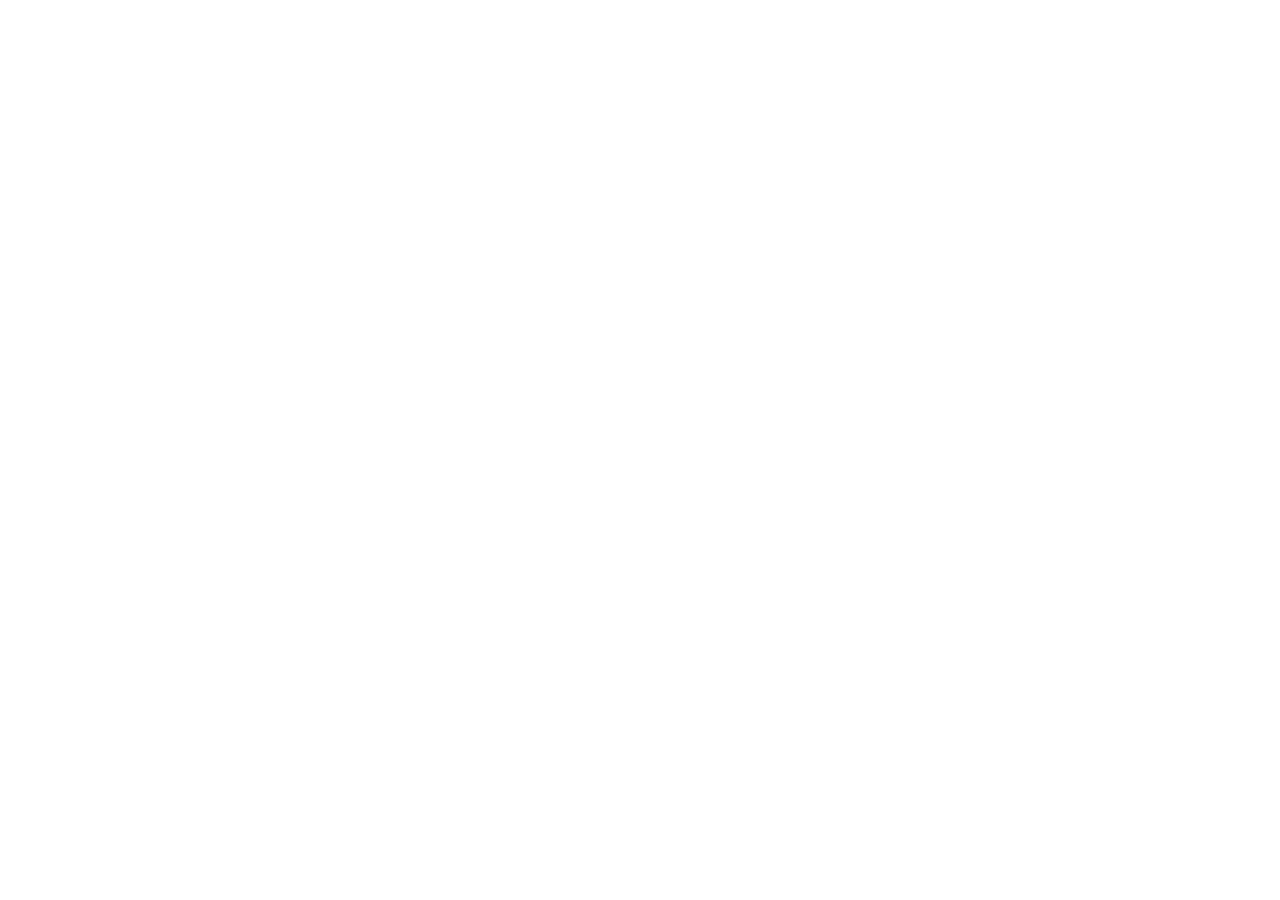
==== index.html @ 9d06e687 "Create index.html" ====
<!DOCTYPE html>
<html lang="en">
<head>
  <meta charset="UTF-8">
  <meta name="viewport" content="width=device-width, initial-scale=1.0">
  <title>example final project</title>
</head>
<body>
  
</body>
</html>
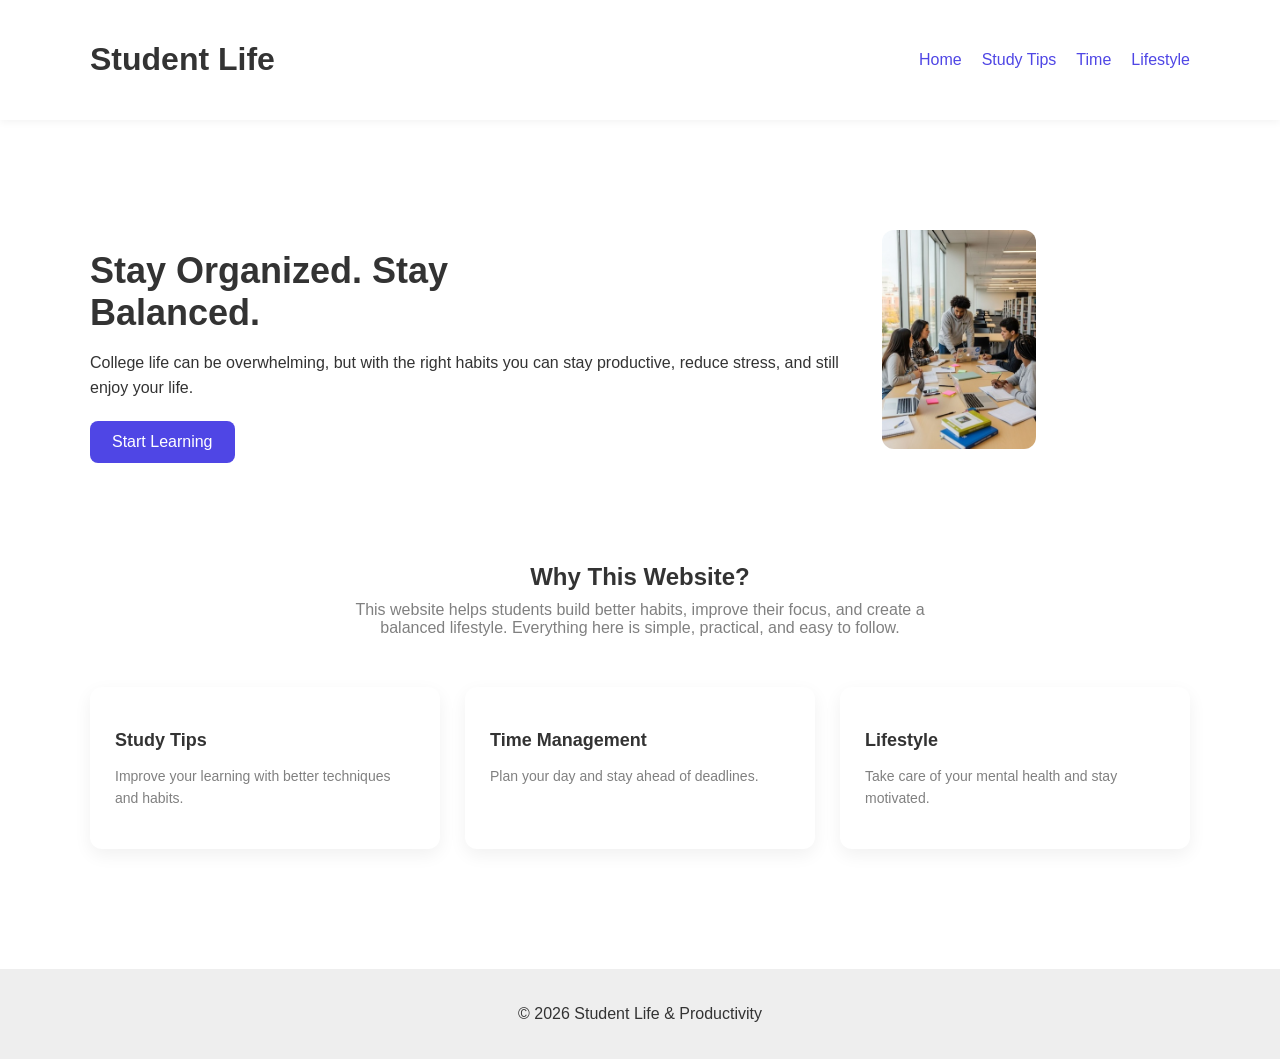
==== commit 46e34b1c: "final made changes" ====
--- a/index.html
+++ b/index.html
@@ -1,11 +1,83 @@
 <!DOCTYPE html>
 <html lang="en">
 <head>
-  <meta charset="UTF-8">
-  <meta name="viewport" content="width=device-width, initial-scale=1.0">
-  <title>example final project</title>
+<meta charset="UTF-8">
+<meta name="viewport" content="width=device-width, initial-scale=1.0">
+<title>Student Life & Productivity</title>
+
+<link rel="stylesheet" href="reset.css">
+<link rel="stylesheet" href="style.css">
+
+
+
 </head>
+
 <body>
-  
+
+<header>
+  <div class="container header-flex">
+    <h1>Student Life</h1>
+    <nav>
+      <ul>
+        <li><a href="index.html" class="active">Home</a></li>
+        <li><a href="study-tips.html">Study Tips</a></li>
+        <li><a href="time-management.html">Time</a></li>
+        <li><a href="lifestyle.html">Lifestyle</a></li>
+      </ul>
+    </nav>
+  </div>
+</header>
+
+<main class="container">
+
+<section class="hero">
+  <div class="hero-text">
+    <h2>Stay Organized. Stay Balanced.</h2>
+    <p>
+      College life can be overwhelming, but with the right habits you can stay productive,
+      reduce stress, and still enjoy your life.
+    </p>
+    <a href="study-tips.html" class="btn">Start Learning</a>
+  </div>
+
+  <div class="hero-img">
+    <img src="images/Diverse University Study Group in a Bright Campus Library.jpg" alt="Students studying">
+  </div>
+</section>
+
+<section class="info">
+  <h2>Why This Website?</h2>
+  <p>
+    This website helps students build better habits, improve their focus,
+    and create a balanced lifestyle. Everything here is simple, practical,
+    and easy to follow.
+  </p>
+</section>
+
+<section class="cards">
+
+  <div class="card">
+    <h3>Study Tips</h3>
+    <p>Improve your learning with better techniques and habits.</p>
+  </div>
+
+  <div class="card">
+    <h3>Time Management</h3>
+    <p>Plan your day and stay ahead of deadlines.</p>
+  </div>
+
+  <div class="card">
+    <h3>Lifestyle</h3>
+    <p>Take care of your mental health and stay motivated.</p>
+  </div>
+
+</section>
+
+</main>
+
+<footer>
+  <p>© 2026 Student Life & Productivity</p>
+</footer>
+
 </body>
 </html>
--- a/style.css
+++ b/style.css
@@ -0,0 +1,157 @@
+body {
+  font-family: 'Poppins', sans-serif;
+  background-color: white;
+  margin: 0;
+  color: #333;
+}
+
+
+.container {
+  width: 90%;
+  max-width: 1100px;
+  margin: 0 auto;
+}
+
+main {
+  padding: 40px 0;
+}
+
+header {
+  background: white;
+  padding: 20px 0;
+  box-shadow: 0 2px 8px rgba(0,0,0,0.05);
+  margin-bottom: 20px;
+}
+
+.header-flex {
+  display: flex;
+  justify-content: space-between;
+  align-items: center;
+}
+
+
+nav ul {
+  display: flex;
+  list-style: none;
+  gap: 20px;
+}
+
+nav a {
+  text-decoration: none;
+  color: #333;
+  font-weight: 500;
+}
+
+nav a {
+  color: #4f46e5;
+}
+
+
+.hero {
+  display: flex;
+  align-items: center;
+  gap: 40px;
+  padding: 40px 0;
+  justify-content: space-between;
+}
+
+.hero-text h2 {
+  font-size: 36px;
+  margin-bottom: 10px;
+  width: 50%;
+}
+
+.hero-text p {
+  margin-bottom: 20px;
+  font-size: 16px;
+  line-height: 1.6;
+
+}
+
+.hero-img img {
+  width: 50%;
+  border-radius: 12px;
+
+}
+
+
+.btn {
+  background: #4f46e5;
+  color: white;
+  padding: 12px 22px;
+  text-decoration: none;
+  border-radius: 8px;
+  display: inline-block;
+}
+
+
+
+.info {
+  text-align: center;
+  margin-top: 60px;
+}
+
+.info h2 {
+  margin-bottom: 10px;
+}
+
+.info p {
+  max-width: 600px;
+  margin: auto;
+  color: gray;
+}
+
+section {
+  margin-bottom: 50px;
+}
+
+.cards {
+  display: flex;
+  gap: 25px;
+  margin-top: 40px;
+}
+
+.card {
+  background: white;
+  padding: 25px;
+  flex: 1;
+  border-radius: 12px;
+  box-shadow: 0 6px 18px rgba(0,0,0,0.06);
+  transition: 0.3s;
+  margin-bottom: 30px;
+}
+
+.card:hover {
+  transform: translateY(-3px);
+}
+
+.card h3 {
+  margin-bottom: 10px;
+  font-size: 18px;
+}
+
+.card p {
+  color: gray ;
+  font-size: 14px;
+  line-height: 1.6;
+}
+
+footer {
+  text-align: center;
+  padding: 20px;
+  background: #eee;
+}
+
+.page-title {
+  font-size: 30px;
+  margin-bottom: 30px;
+}
+
+.page-img {
+  width: 100%;
+  max-width: 900px;
+  height: auto;
+  display: block;
+  margin: 20px auto 50px auto;
+  border-radius: 12px;
+}
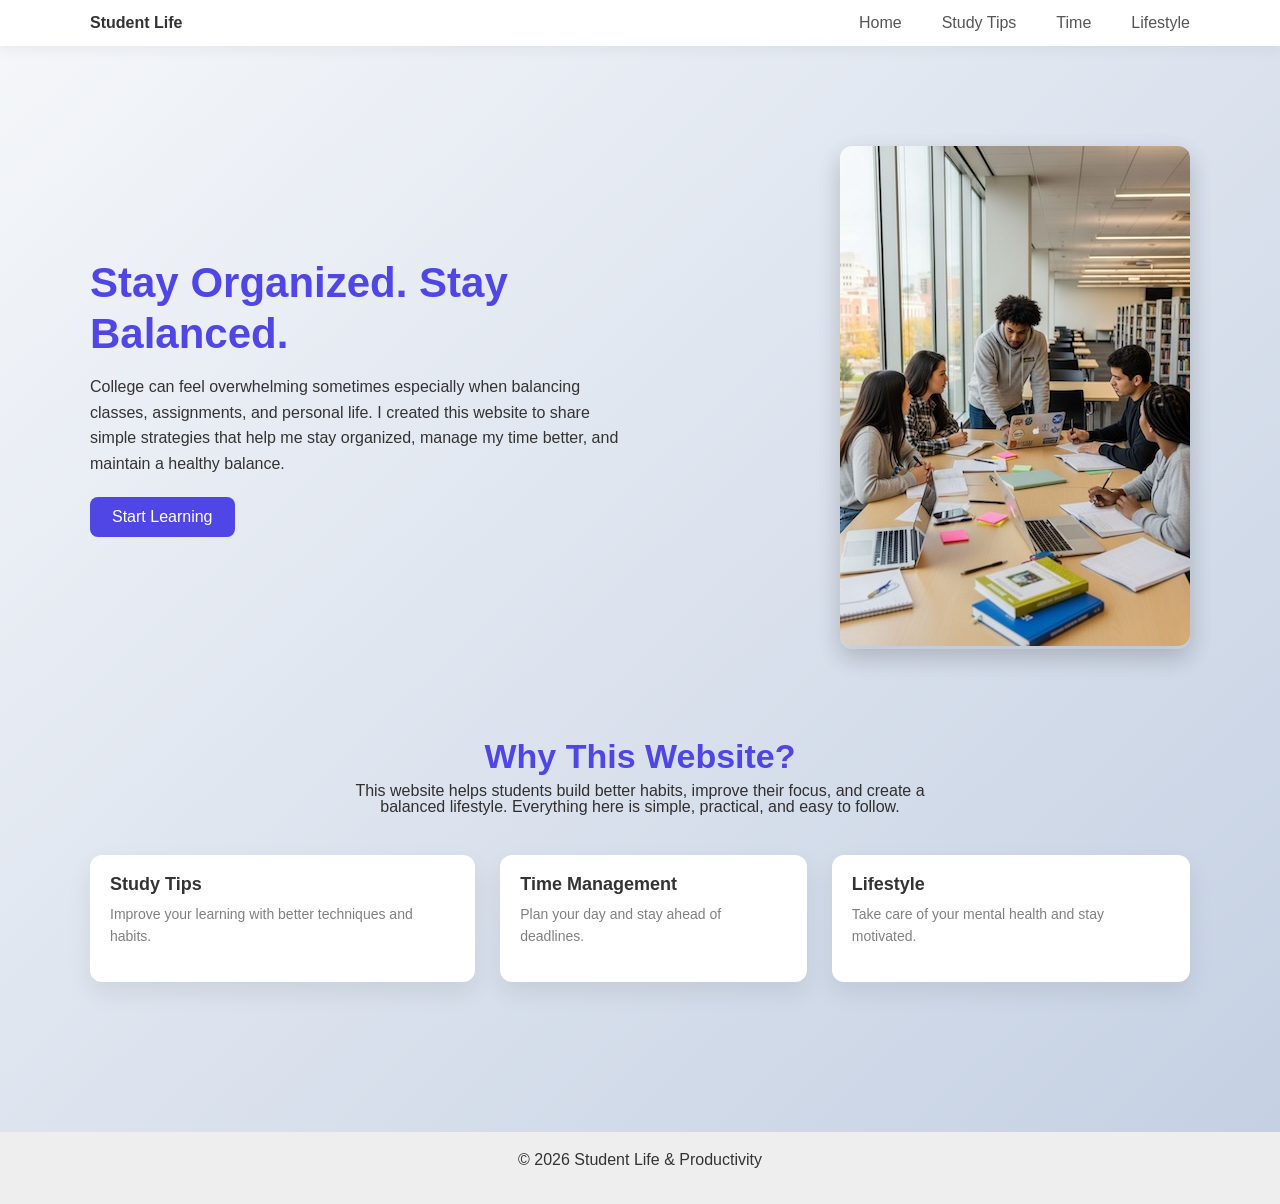
==== commit 5f6706bf: "final changes made" ====
--- a/index.html
+++ b/index.html
@@ -34,14 +34,13 @@
   <div class="hero-text">
     <h2>Stay Organized. Stay Balanced.</h2>
     <p>
-      College life can be overwhelming, but with the right habits you can stay productive,
-      reduce stress, and still enjoy your life.
+      College can feel overwhelming sometimes especially when balancing classes, assignments, and personal life. I created this website to share simple strategies that help me stay organized, manage my time better, and maintain a healthy balance.
     </p>
     <a href="study-tips.html" class="btn">Start Learning</a>
   </div>
 
   <div class="hero-img">
-    <img src="images/Diverse University Study Group in a Bright Campus Library.jpg" alt="Students studying">
+    <img src="images/life.jpg" class="hero-img">
   </div>
 </section>
 
--- a/style.css
+++ b/style.css
@@ -1,10 +1,15 @@
 body {
   font-family: 'Poppins', sans-serif;
-  background-color: white;
+  background: linear-gradient(to bottom right, #f5f7fa, #c3cfe2);
   margin: 0;
   color: #333;
 }
 
+h2 {
+  font-size: 34px;
+  color: #4f46e5;
+  margin-bottom: 20px;
+}
 
 .container {
   width: 90%;
@@ -12,14 +17,12 @@
   margin: 0 auto;
 }
 
-main {
-  padding: 40px 0;
-}
+
 
 header {
   background: white;
-  padding: 20px 0;
-  box-shadow: 0 2px 8px rgba(0,0,0,0.05);
+  padding: 15px 0;
+  box-shadow: 0 4px 12px rgba(0,0,0,0.05);
   margin-bottom: 20px;
 }
 
@@ -32,33 +35,43 @@
 
 nav ul {
   display: flex;
-  list-style: none;
   gap: 20px;
 }
 
 nav a {
   text-decoration: none;
-  color: #333;
+  color: #555;
   font-weight: 500;
+  margin-left: 20px;
 }
 
-nav a {
+nav a :hover {
   color: #4f46e5;
+}
+
+main {
+  padding: 40px 0;
 }
 
 
 .hero {
   display: flex;
   align-items: center;
-  gap: 40px;
+  gap: 50px;
   padding: 40px 0;
   justify-content: space-between;
 }
 
+.hero-text {
+  max-width: 550px;
+}
+
 .hero-text h2 {
-  font-size: 36px;
-  margin-bottom: 10px;
-  width: 50%;
+  font-size: 42px;
+  margin-bottom: 15px;
+  line-height: 1.2;
+
+  
 }
 
 .hero-text p {
@@ -68,12 +81,12 @@
 
 }
 
-.hero-img img {
-  width: 50%;
+.hero-img{
+  width: 350px;
   border-radius: 12px;
+  box-shadow: 0 10px 25px rgba(0, 0, 0, 0.1);
 
 }
-
 
 .btn {
   background: #4f46e5;
@@ -82,13 +95,20 @@
   text-decoration: none;
   border-radius: 8px;
   display: inline-block;
+  font-weight: 500;
+  transition: 0.3s;
 }
 
+.btn :hover {
+  background: black;
+  transform: translateY(-2px);
+  box-shadow: 0 8px 20px rgba(0, 0, 0, 0.15);
+}
 
 
 .info {
   text-align: center;
-  margin-top: 60px;
+  margin: 40px 0;
 }
 
 .info h2 {
@@ -98,7 +118,7 @@
 .info p {
   max-width: 600px;
   margin: auto;
-  color: gray;
+  color: rgb(49, 47, 47);
 }
 
 section {
@@ -113,16 +133,15 @@
 
 .card {
   background: white;
-  padding: 25px;
-  flex: 1;
+  padding: 20px;
   border-radius: 12px;
-  box-shadow: 0 6px 18px rgba(0,0,0,0.06);
+  box-shadow: 0 10px 25px rgba(0,0,0,0.08);
   transition: 0.3s;
-  margin-bottom: 30px;
+  margin-bottom: 20px;
 }
 
 .card:hover {
-  transform: translateY(-3px);
+  transform: translateY(-6px);
 }
 
 .card h3 {
@@ -140,18 +159,20 @@
   text-align: center;
   padding: 20px;
   background: #eee;
+  margin-top: 40px;
 }
 
 .page-title {
-  font-size: 30px;
-  margin-bottom: 30px;
+  font-size: 32px;
+  margin-bottom: 20px;
+  color: #4f46e5;
 }
 
 .page-img {
   width: 100%;
-  max-width: 900px;
-  height: auto;
+  max-width: 600px;
   display: block;
-  margin: 20px auto 50px auto;
+  margin: 20px auto 40px auto;
   border-radius: 12px;
+  box-shadow: 0 10px 25px rgba(0, 0, 0, 0.15);
 }
